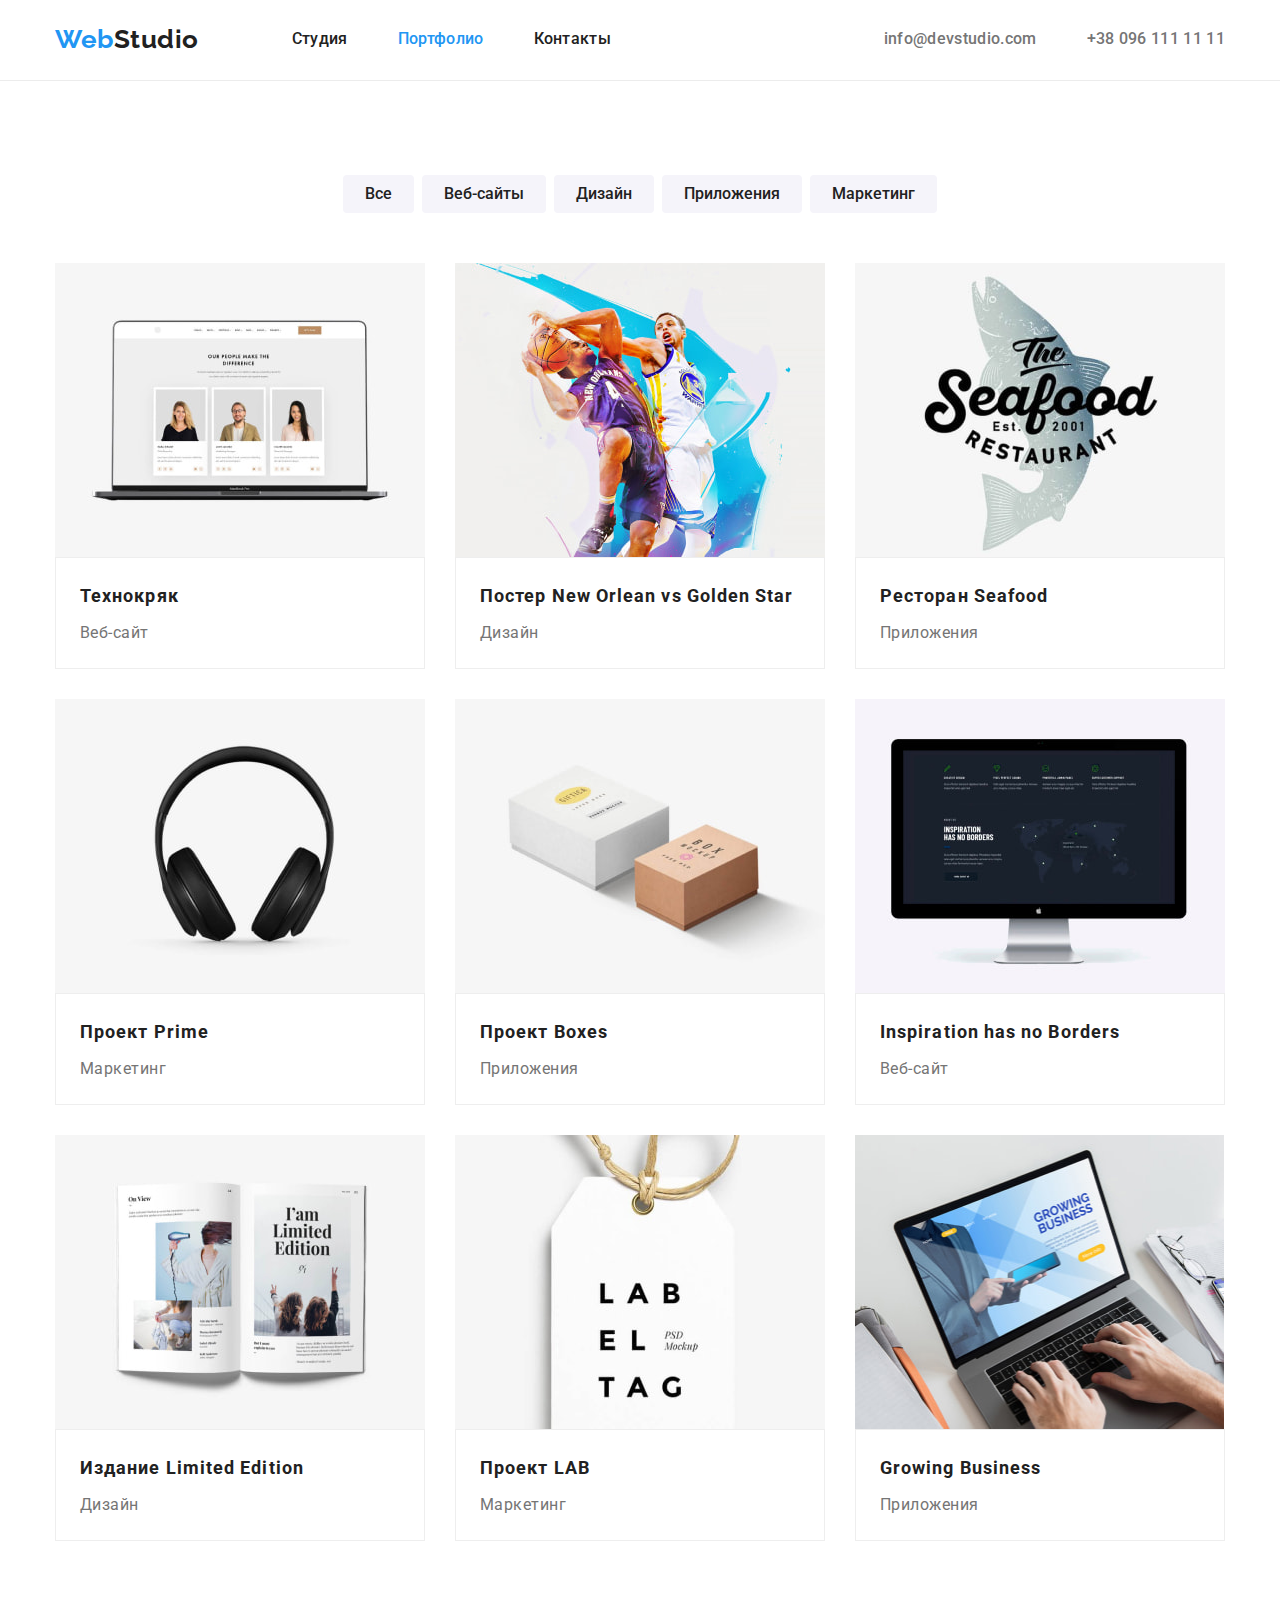
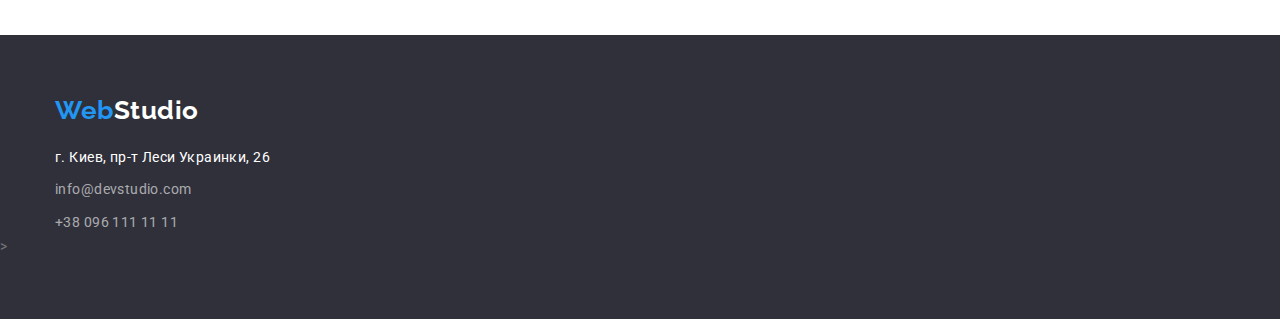
==== portfolio.html @ fd8da842 "перенос елементов с дз3" ====
<!DOCTYPE html>
<html lang="ru">
<head>
    <meta charset="UTF-8">
    <meta http-equiv="X-UA-Compatible" content="IE=edge">
    <meta name="viewport" content="width=device-width, initial-scale=1.0">
    <link rel="preconnect" href="https://fonts.googleapis.com">
    <link rel="preconnect" href="https://fonts.gstatic.com" crossorigin>
    <link
        href="https://fonts.googleapis.com/css2?family=Oleo+Script&family=Raleway:wght@700&family=Roboto:wght@400;500;700;900&display=swap"
        rel="stylesheet">
    <link rel="stylesheet" href="./css/modern-normalize.css">
    <link rel="stylesheet" href="./css/style.css" />
    <title>WebStudio</title>
</head>
<body>
<header class="head">
    <!--Шапка сайту-->
    <div class="container navigation">
        <a href="./index.html" class="head-logo link ">Web<span class="span-logo">Studio</span></a>
        <nav>
            <ul class="head-nav">
                <!--Навігація сайту-->
                <li class="head-nav-list"><a href="./index.html" class="head-nav-link link "> Студия </a>
                </li>
                <li class="head-nav-list"><a href="./portfolio.html" class="head-nav-link link active-page">Портфолио</a></li>
                <li class="head-nav-list"><a href="" class="head-nav-link link">Контакты</a></li>
            </ul>
        </nav>
        <ul class="head-adress">
            <!--Наші контакти-->
            <li class="head-nav-list"><a href="mailto:info@devstudio.com"
                    class="head-nav-contact link">info@devstudio.com</a></li>
            <li class="head-nav-list"><a href="tel:+380961111111" class="head-nav-contact link">+38 096 111 11 11</a>
            </li>
        </ul>
    </div>
</header>

    <main><!--Тіло сайту-->
        <section class=" section"> <!--Фільтр-->
            <div class="container">
            <h1 class="visually-hidden">
                Портфолио
            </h1>
            <ul class="filtr">
                <li class="filtr-list"><button type="button" class="filtr-button">Все</button></li>
                <li class="filtr-list"><button type="button" class="filtr-button">Веб-сайты</button></li>
                <li class="filtr-list"><button type="button" class="filtr-button">Дизайн</button></li>
                <li class="filtr-list"><button type="button" class="filtr-button">Приложения</button></li>
                <li class="filtr-list"><button type="button" class="filtr-button">Маркетинг</button></li>
            </ul>
            <ul class="project">
                <li class="project-card">
                    <a href="" class=" link">
                        <img src="images/web-site-1.jpg" alt="Пример Веб-сайта" width="370" height="294" class="project-img">
                    <div class="card-cont">
                        <h2 class="card-name">
                            Технокряк
                        </h2>
                        <p class="card-realm">
                            Веб-сайт
                        </p>
                    </div>
                        
                    </a>
                </li>

                <li class="project-card">
                    <a href="" class=" link">
                        <img src="images/design-1.jpg" alt="Пример дизайна" width="370" height="294" class="project-img">
                        <div class="card-cont">
                        <h2 class="card-name">
                            Постер New Orlean vs Golden Star
                        </h2>
                        <p class="card-realm">
                            Дизайн
                        </p>
                        </div>
                    </a>
                </li>

                <li class="project-card">
                    <a href="" class=" link">
                        <img src="images/app-1.jpg" alt="Пример разработанного приложения" width="370" height="294"
                            class="project-img">
                        <div class="card-cont">
                            <h2 class="card-name">
                            Ресторан Seafood
                        </h2>
                        <p class="card-realm">
                            Приложения
                        </p>
                        </div>
                    </a>
                </li>

                <li class="project-card">
                    <a href="" class=" link">
                        <img src="images/marketing-1.jpg" alt="Направление маркетинговых работ" width="370" height="294"
                            class="project-img">
                        <div class="card-cont">
                            <h2 class="card-name">
                            Проект Prime
                        </h2>
                        <p class="card-realm">
                            Маркетинг
                        </p>
                        </div>
                    </a>
                </li>

                <li class="project-card">
                    <a href="" class=" link">
                        <img src="images/app-2.jpg" alt="Пример разработанного приложения" width="370" height="294"
                            class="project-img">
                        <div class="card-cont">
                            <h2 class="card-name">
                            Проект Boxes
                        </h2>
                        <p class="card-realm">
                            Приложения
                        </p>
                        </div>
                    </a>
                </li>

                <li class="project-card">
                    <a href="" class=" link">
                        <img src="images/web-site-2.jpg" alt="Пример Веб-сайта" width="370" height="294" class="project-img">
                        <div class="card-cont">
                        <h2 class="card-name">
                            Inspiration has no Borders
                        </h2>
                        <p class="card-realm">
                            Веб-сайт
                        </p>
                        </div>
                    </a>
                </li>

                <li class="project-card">
                    <a href="" class=" link">
                        <img src="images/design-2.jpg" alt="Пример дизайна" width="370" height="294" class="project-img">
                        <div class="card-cont">
                        <h2 class="card-name">
                            Издание Limited Edition
                        </h2>
                        <p class="card-realm">
                            Дизайн
                        </p>
                        </div>
                    </a>
                </li>

                <li class="project-card">
                    <a href="" class=" link">
                        <img src="images/marketing-2.jpg" alt="Направление маркетинговых работ" width="370" height="294"
                            class="project-img">
                        <div class="card-cont">
                            <h2 class="card-name">
                            Проект LAB
                        </h2>
                        <p class="card-realm">
                            Маркетинг
                        </p>
                        </div>
                    </a>
                </li>

                <li class="project-card">
                    <a href="" class=" link">
                        <img src="images/app-3.jpg" alt="Пример разработанного приложения" width="369" height="294"
                            class="project-img">
                        <div class="card-cont">
                            <h2 class="card-name">
                            Growing Business
                        </h2>
                        <p class="card-realm">
                            Приложения
                        </p>
                        </div>
                    </a>
                </li>
            </ul>
            </div>
        </section>
  
    </main>

<footer class="footer">
    <!--Подвал сайта, наши контакты-->
    <div class="container">
        <a href="" class="footer-logo link ">Web<span class="span-logo-footer">Studio</span></a>
        <address class="adress">
    
            <ul class="">
                <li class="footer-list"><a href="https://goo.gl/maps/BZQKdsraXfpykEwU6" class="link-footer link link-adress"
                        target="_blank">г. Киев, пр-т Леси Украинки, 26</a></li>
                <li class="footer-list"><a href="mailto:info@devstudio.com" class="link-footer link">info@devstudio.com</a>
                </li>
                <li class="footer-list"><a href="tel:+380961111111" class="link-footer link">+38 096 111 11 11</a></li>
            </ul>
        </address>
    </div>>
</footer>

</body>
</html>
---- css/style.css ----
/* главный цвет фона #FFFFFF */
/* вспомогательный цвет фона #2F303A */
/* головный цвет текста #757575 */
/* вспомогательный цвет текста #212121 */
/* цвет кнопок главный #F5F4FA */
/* цвет кнопок вспомогательны #2196F3 */
/*цвет лого #000000 */
/*рамка*/

:root {
  --first-fon-color: #ffffff;
  --secondary-fon-color: #2f303a;
  --first-color-text: #757575;
  --secondary-color-text: #212121;
  --first-button-color: #f5f4fa;
  --secondary-button-color: #2196f3;
  --logo-color: #000000;
  --border-color: #eeeeee;
}

body {
  background-color: var(--first-fon-color);
  color: var(--first-color-text);
  font-size: 14px;
  font-family: Roboto, Arial, Helvetica, sans-serif;
  line-height: 1.71;
  letter-spacing: 0.03em;
}

p,
h1,
h2,
h3,
h4,
h5,
h6 {
  margin: 0;
}

ul {
  list-style: none;
  margin: 0;
  padding: 0;
}

img {
  display: block;
}

.link {
  text-decoration: none;
  font-size: 14px;
  font-weight: 500;
  line-height: 1.15;
  letter-spacing: 0.02em;
  color: var(--secondary-color-text);
}

.container {
  width: 1200px;
  padding-left: 15px;
  padding-right: 15px;
  margin: 0 auto;
}
.section {
  padding-top: 94px;
  padding-bottom: 94px;
}
.head {
  background-color: var(--first-fon-color);
  border-bottom: 1px solid #ececec;
}
.head-logo {
  display: block;
  margin-right: 93px;

  color: var(--secondary-button-color);
  font-family: Raleway, Arial, Helvetica, sans-serif;
  font-size: 26px;
  font-weight: 700;
  line-height: 1.19;
}

.navigation {
  display: flex;
  align-items: center;
  padding-top: 24px;
  padding-bottom: 25px;
}

.span-logo {
  color: var(--secondary-color-text);
}

.head-nav {
  display: flex;
}
.head-nav-link {
  font-size: 16px;
  font-weight: 500;
  line-height: 1.14;
  letter-spacing: 0.02em;
  color: var(--secondary-color-text);
}

.head-nav-list {
  margin-right: 50px;
}

.head-nav-list:last-child {
  margin-right: 0px;
}

.active-page {
  color: var(--secondary-button-color);
}

.head-adress {
  display: flex;
  margin-left: auto;
}

.head-nav-contact {
  font-size: 16px;
  font-weight: 500;
  line-height: 1.14;
  letter-spacing: 0.02em;
  color: var(--first-color-text);
}

.head-nav-link:hover,
.head-nav-link:focus,
.head-nav-link:active {
  color: var(--secondary-button-color);
}
.head-nav-contact:hover,
.head-nav-contact:focus,
.head-nav-contact:active {
  color: var(--secondary-button-color);
}

/*оформлення тіла*/
/*оформлення постера*/
.main-poster {
  padding-top: 200px;
  padding-bottom: 200px;
  background-color: var(--secondary-fon-color);
  text-align: center;
}

.heading-text {
  margin-bottom: 30px;

  color: var(--first-fon-color);
  text-transform: uppercase;
  font-size: 44px;
  font-weight: 900;

  letter-spacing: 0.06em;
  line-height: 1.36;
}

.button-secondary {
  cursor: pointer;
  background-color: var(--secondary-button-color);
  color: var(--first-fon-color);
  height: 50px;
  width: 200px;
  border: none;
  border-radius: 4px;
  font-size: 16px;
  letter-spacing: 0.06em;
  line-height: 1.9;
  font-weight: 700;
  box-shadow: 0px 4px 4px rgba(0, 0, 0, 0.15);
  border-radius: 4px;
}
.button-secondary:hover,
.button-secondary:focus {
  background-color: #188ce8;
}

/*оформление блока наши возможности*/

.visually-hidden {
  position: absolute;
  white-space: nowrap;
  width: 1px;
  height: 1px;
  overflow: hidden;
  border: 0;
  padding: 0;
  clip: rect(0 0 0 0);
  clip-path: inset(50%);
  margin: -1px;
}
.our-work {
  display: flex;
  flex-basis: calc((100% - 90px) / 4);
}
.our-work-list {
  margin-right: 30px;
}
.our-work-list:last-child {
  margin-right: 0;
}

.our-aim {
  margin-bottom: 10px;

  font-weight: 700;
  line-height: 1.14;
  text-transform: uppercase;
  color: var(--secondary-color-text);
  font-size: 14px;
}
/*чем мы занимаемся*/

.topic {
  margin-bottom: 50px;

  color: var(--secondary-color-text);
  font-weight: 700;
  font-size: 36px;
  text-align: center;
  line-height: 1.17;
}
.topic-work {
  display: flex;
}
.topic-list {
  margin-right: 30px;
  flex-basis: calc((100% - 60px) / 3);
}
.topic-list:last-child {
  margin-right: 0;
}

/*сектор наша команда*/
.main-work {
  padding-top: 0;
}
.main-team {
  background-color: var(--first-button-color);
}
.my-work {
  font-size: 16px;
  line-height: 1.19;
}

.list-team {
  display: flex;

  text-align: center;
}

.team-cards {
  margin-right: 30px;
  flex-basis: calc((100%-90px) / 4);

  background-color: var(--first-fon-color);
  box-shadow: 0px 1px 3px rgba(0, 0, 0, 0.12), 0px 1px 1px rgba(0, 0, 0, 0.14),
    0px 2px 1px rgba(0, 0, 0, 0.2);
  border-radius: 0px 0px 4px 4px;
}

.team-cards:last-child {
  margin-right: 0;
}

.my-name {
  margin-bottom: 10px;
  font-size: 16px;
  font-weight: 500;
  color: var(--secondary-color-text);
}

.team-block {
  padding-top: 30px;
  padding-bottom: 30px;
}

/*сектор footer*/

.span-logo-footer {
  color: var(--first-fon-color);
}
.footer {
  padding-top: 60px;
  padding-bottom: 60px;
  background-color: var(--secondary-fon-color);
}
.footer-logo {
  display: block;

  margin-bottom: 20px;

  color: var(--secondary-button-color);
  font-family: Raleway, Arial, Helvetica, sans-serif;
  font-size: 26px;
  font-weight: 700;
  line-height: 1.19;
}
.adress {
  font-style: normal;
}
.footer-list {
  margin-bottom: 9px;
}
.footer-list:last-child {
  margin-bottom: 0;
}
.link-footer {
  color: rgba(255, 255, 255, 0.6);
  font-weight: 400;
  line-height: 1.71;
  letter-spacing: 0.03em;
}

.link-adress {
  color: var(--first-fon-color);
}

/*Portfolio*/

.filtr {
  display: flex;
  justify-content: center;
  margin-bottom: 50px;
}

.filtr-button {
  padding: 6px 22px;
  border: transparent;
  border-radius: 4px;
  border-color: var(--first-button-color);

  font-weight: 500;
  font-size: 16px;
  line-height: 1.62;
  color: var(--secondary-color-text);
  background-color: var(--first-button-color);

  cursor: pointer;
}
.filtr-list {
  margin-right: 8px;
}

.filtr-list:last-child {
  margin: 0;
}

.filtr-button:hover,
.filtr-button:focus {
  color: var(--first-fon-color);
  background-color: var(--secondary-button-color);
  background-color: var(--secondary-button-color);
  box-shadow: 0px 3px 1px rgba(0, 0, 0, 0.1), 0px 1px 2px rgba(0, 0, 0, 0.08),
    0px 2px 2px rgba(0, 0, 0, 0.12);
}

.filtr-button:active {
  color: var(--first-fon-color);
  background-color: var(--secondary-button-color);
  background-color: var(--secondary-button-color);
  box-shadow: 0px 3px 1px rgba(0, 0, 0, 0.1), 0px 1px 2px rgba(0, 0, 0, 0.08),
    0px 2px 2px rgba(0, 0, 0, 0.12);
}

.project {
  display: flex;
  flex-wrap: wrap;
}

.project-card {
  flex-basis: calc((100% - 60px) / 3);
  background-color: var(--first-fon-color);

  margin-right: 30px;
  margin-bottom: 30px;
}

.project-card:nth-child(3n) {
  margin-right: 0;
}

.project-card:nth-last-child(-n + 3) {
  margin-bottom: 0;
}

.card-realm {
  font-weight: 400;
  font-size: 16px;
  line-height: 1.87;
  letter-spacing: 0.03em;
  color: var(--first-color-text);
}

.project-img {
  margin: 0 auto;
  max-width: 100%;
}
.card-cont {
  padding-top: 20px;
  padding-left: 24px;
  padding-bottom: 20px;
  padding-right: 24px;
  border: 1px solid var(--border-color);
}
.card-name {
  color: var(--secondary-color-text);
  font-size: 18px;
  font-weight: 700;
  line-height: 2;
  letter-spacing: 0.06em;
  margin-bottom: 4px;
}
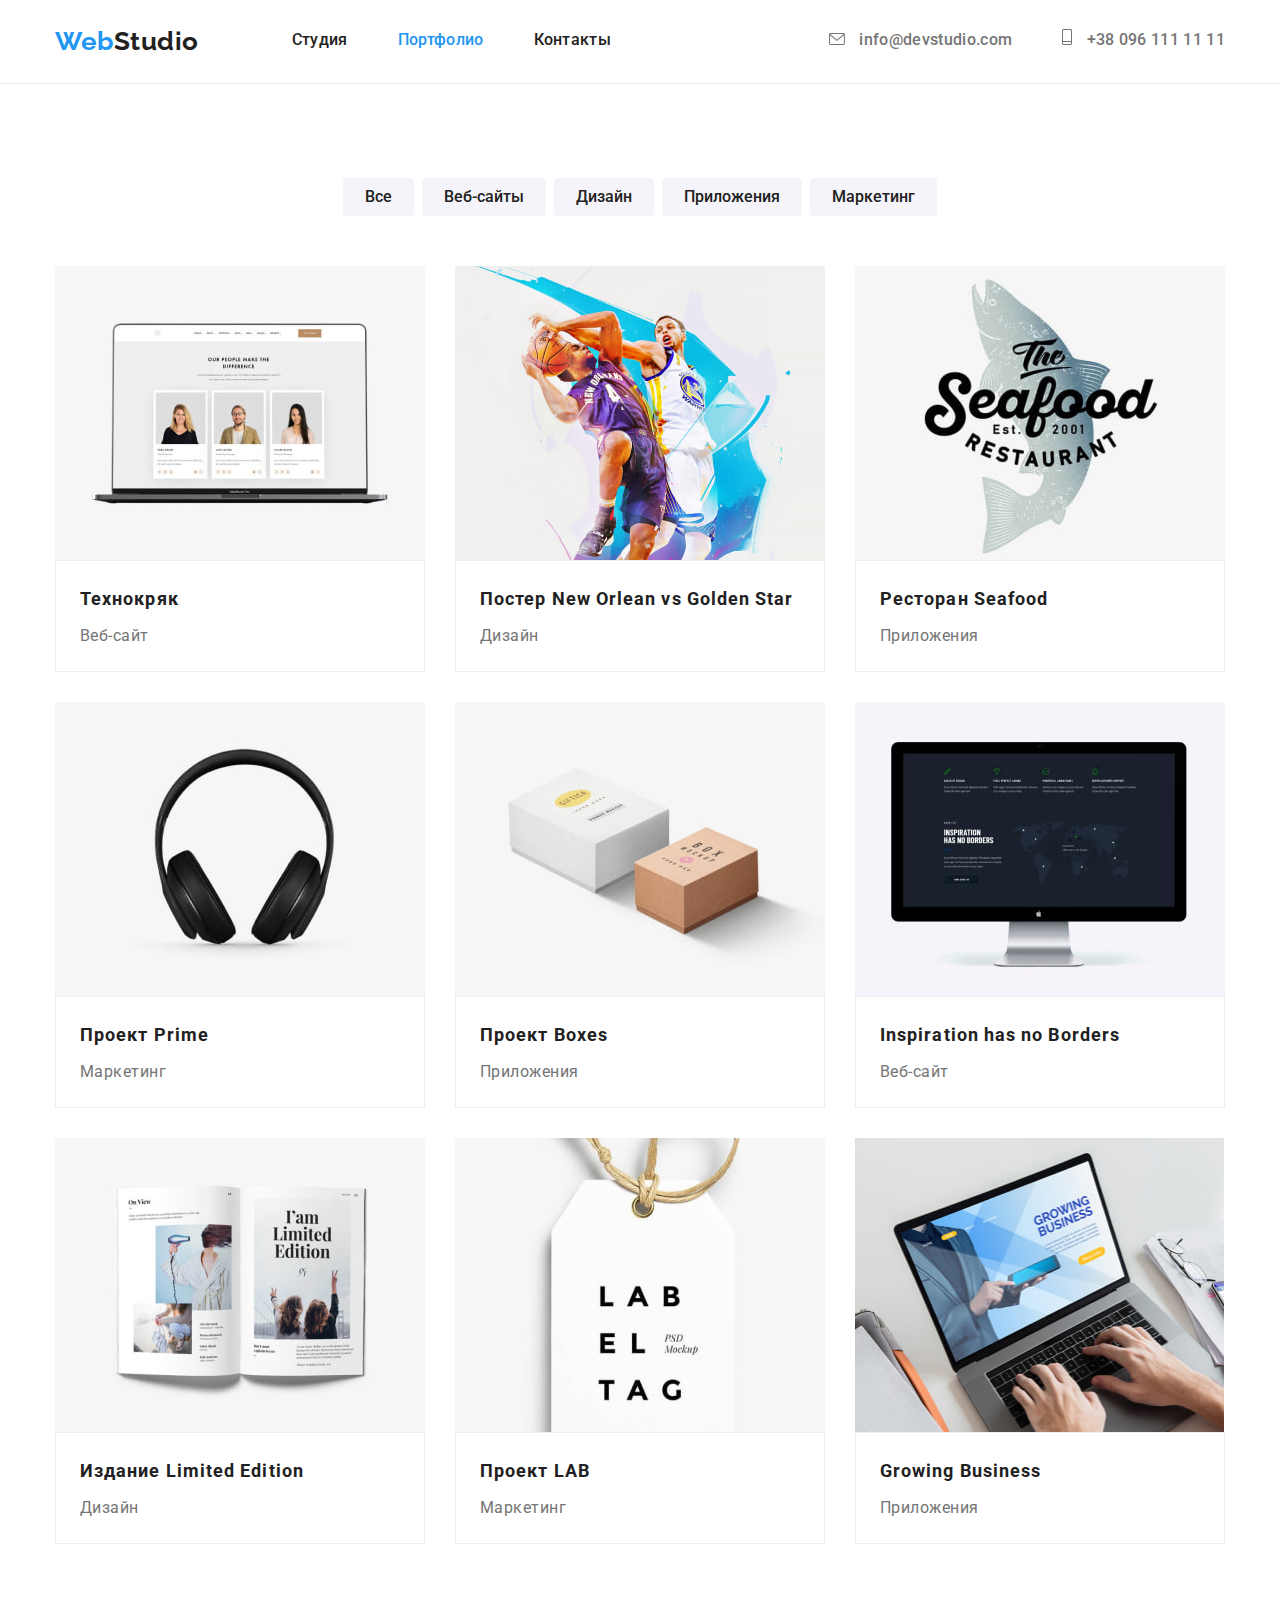
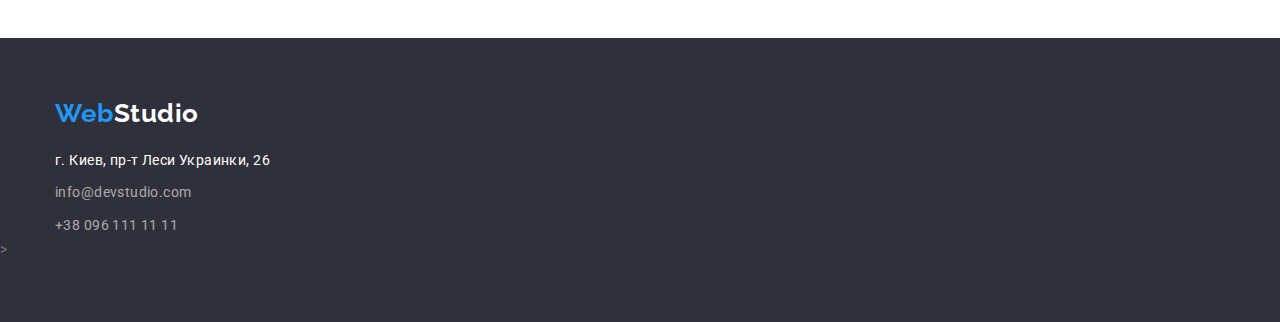
==== commit 989ccb67: "добавленЬІ иконки в секцию Наши преимущества" ====
--- a/portfolio.html
+++ b/portfolio.html
@@ -17,24 +17,38 @@
 <header class="head">
     <!--Шапка сайту-->
     <div class="container navigation">
-        <a href="./index.html" class="head-logo link ">Web<span class="span-logo">Studio</span></a>
-        <nav>
-            <ul class="head-nav">
-                <!--Навігація сайту-->
-                <li class="head-nav-list"><a href="./index.html" class="head-nav-link link "> Студия </a>
-                </li>
-                <li class="head-nav-list"><a href="./portfolio.html" class="head-nav-link link active-page">Портфолио</a></li>
-                <li class="head-nav-list"><a href="" class="head-nav-link link">Контакты</a></li>
-            </ul>
-        </nav>
-        <ul class="head-adress">
-            <!--Наші контакти-->
-            <li class="head-nav-list"><a href="mailto:info@devstudio.com"
-                    class="head-nav-contact link">info@devstudio.com</a></li>
-            <li class="head-nav-list"><a href="tel:+380961111111" class="head-nav-contact link">+38 096 111 11 11</a>
+        <a href="" class="head-logo link "> Web<span class="span-logo">Studio</span></a>
+        <nav >
+        <ul class="head-nav"><!--Навігація сайту-->
+            <li class="head-nav-list"><a href="./index.html" class="head-nav-link link "> Студия </a></li>
+            <li class="head-nav-list"><a href="./portfolio.html" class="head-nav-link link active-page">Портфолио</a></li>
+            <li class="head-nav-list"><a href="" class="head-nav-link link">Контакты</a></li>
+        </ul>
+
+    </nav>
+         
+        <ul class="head-adress"><!--Наші контакти-->
+             <li class="head-nav-list">
+                
+        <a href="mailto:info@devstudio.com" class="head-nav-contact  link">
+            <svg class="link-email" width="16" height="12">
+            <use href="images/icons.svg#icon-envelope">
+            </use>
+            </svg>
+        info@devstudio.com</a>
+             </li>
+            <li class="head-nav-list">
+                <a href="tel:+380961111111" class="head-nav-contact link">
+                   
+                <svg class="link-phon" width="10" height="16">
+                    <use href="images/icons.svg#icon-smartphone">
+                    </use>
+                </svg>
+                +38 096 111 11 11
+                </a>
             </li>
         </ul>
-    </div>
+        </div>
 </header>
 
     <main><!--Тіло сайту-->
--- a/css/style.css
+++ b/css/style.css
@@ -104,6 +104,9 @@
 }
 
 .head-nav-list {
+  padding-top: 5px;
+  padding-bottom: 5px;
+  display: block;
   margin-right: 50px;
 }
 
@@ -113,6 +116,17 @@
 
 .active-page {
   color: var(--secondary-button-color);
+}
+.link-email {
+  align-items: center;
+  fill: currentColor;
+  margin-right: 10px;
+}
+
+.link-phon {
+  align-items: center;
+  fill: currentColor;
+  margin-right: 10px;
 }
 
 .head-adress {
@@ -144,8 +158,23 @@
 .main-poster {
   padding-top: 200px;
   padding-bottom: 200px;
-  background-color: var(--secondary-fon-color);
   text-align: center;
+  margin: 0 auto;
+  height: 600px;
+  max-width: 1600px;
+
+  background-image: linear-gradient(
+      to right,
+      rgba(47, 48, 58, 0.4),
+      rgba(47, 48, 58, 0.4)
+    ),
+    url(../images/hero.jpg);
+  background-position: center;
+  /* background-size: cover; */
+  background-repeat: no-repeat;
+}
+
+.main-hero {
 }
 
 .heading-text {
@@ -201,6 +230,23 @@
 .our-work-list {
   margin-right: 30px;
 }
+.decor-icon {
+  display: flex;
+  height: 120px;
+  margin-bottom: 30px;
+  background-color: var(--first-button-color);
+  align-items: center;
+  justify-content: center;
+}
+.link-antena {
+  /* width: 270px; */
+
+  /* height: 120px; */
+  background-color: var(--first-button-color);
+  background-position: center;
+  background-repeat: no-repeat;
+  background-size: co;
+}
 .our-work-list:last-child {
   margin-right: 0;
 }
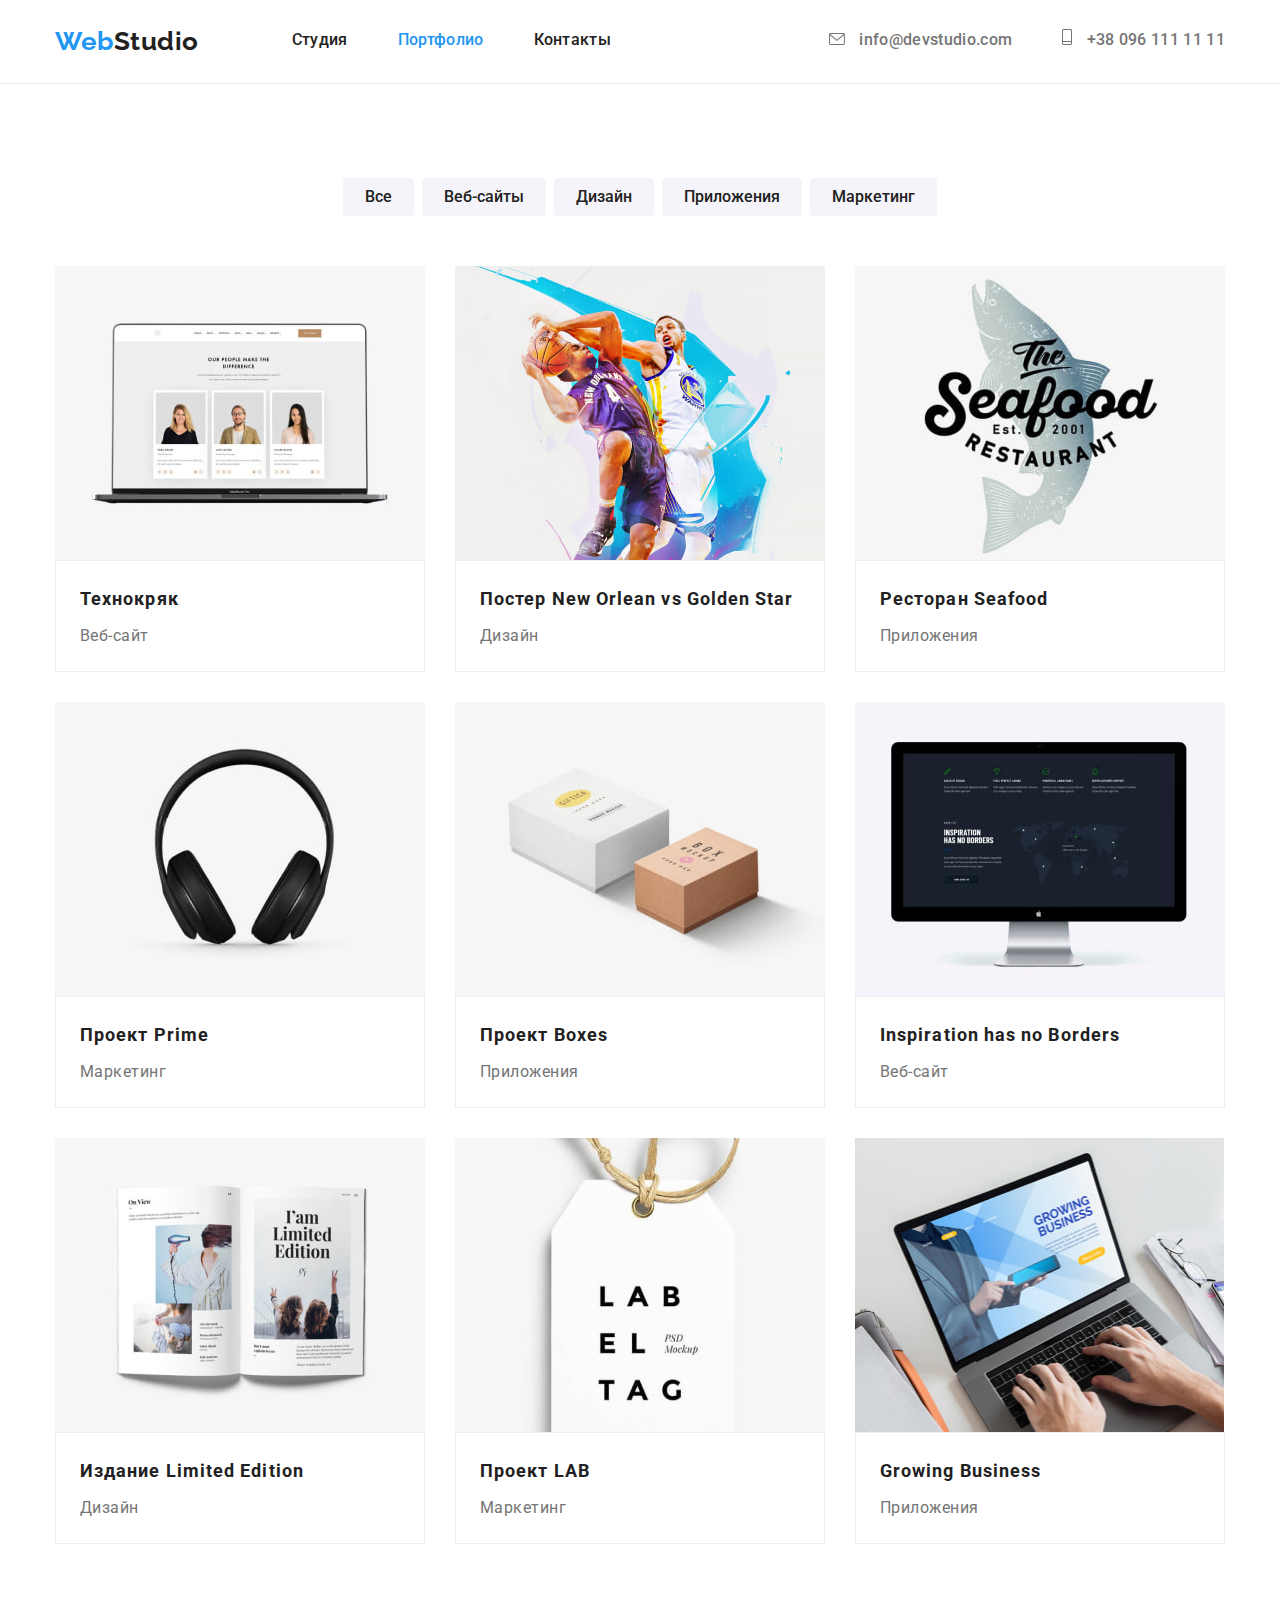
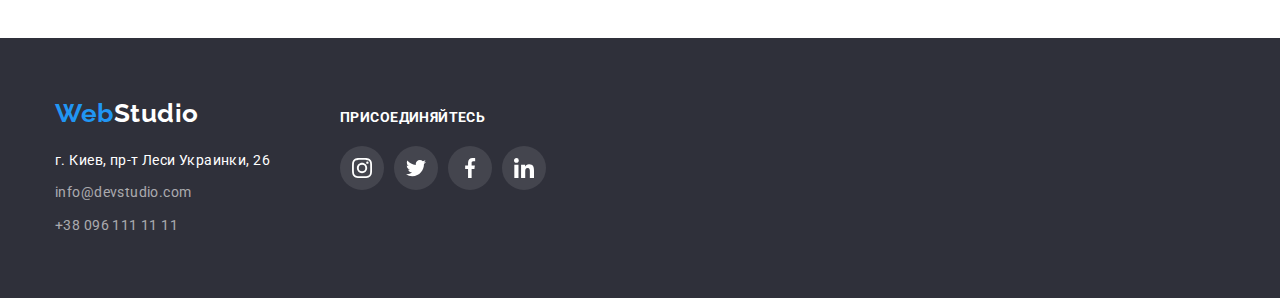
==== commit feb9bea8: "Оформлення соцсетей у футорі" ====
--- a/portfolio.html
+++ b/portfolio.html
@@ -204,19 +204,48 @@
 
 <footer class="footer">
     <!--Подвал сайта, наши контакты-->
-    <div class="container">
-        <a href="" class="footer-logo link ">Web<span class="span-logo-footer">Studio</span></a>
-        <address class="adress">
-    
-            <ul class="">
-                <li class="footer-list"><a href="https://goo.gl/maps/BZQKdsraXfpykEwU6" class="link-footer link link-adress"
-                        target="_blank">г. Киев, пр-т Леси Украинки, 26</a></li>
-                <li class="footer-list"><a href="mailto:info@devstudio.com" class="link-footer link">info@devstudio.com</a>
-                </li>
-                <li class="footer-list"><a href="tel:+380961111111" class="link-footer link">+38 096 111 11 11</a></li>
+    <div class="container footer-block">
+        <div class="footer-adres">
+            <a href="" class="footer-logo link ">Web<span class="span-logo-footer">Studio</span></a>
+            <address class="adress">
+
+                <ul class="">
+                    <li class="footer-list"><a href="https://goo.gl/maps/BZQKdsraXfpykEwU6"
+                            class="link-footer link link-adress" target="_blank">г. Киев, пр-т Леси Украинки, 26</a>
+                    </li>
+                    <li class="footer-list"><a href="mailto:info@devstudio.com"
+                            class="link-footer link">info@devstudio.com</a></li>
+                    <li class="footer-list"><a href="tel:+380961111111" class="link-footer link">+38 096 111 11 11</a>
+                    </li>
+                </ul>
+            </address>
+        </div>
+        <div class="footer-social">
+            <h2 class="social-link">присоединяйтесь</h2>
+            <ul class="social-icons">
+                <li class="team-social-list">
+                    <a href="#" class="link-icon"><svg class="team-social-icon footer-icon" width="20" height="20">
+                            <use href=" images/icons.svg#icon-instagram"></use>
+                        </svg></a>
+                </li>
+                <li class="team-social-list">
+                    <a href="#" class="link-icon"><svg class="team-social-icon footer-icon" width="20" height="20">
+                            <use href=" images/icons.svg#icon-twitter"></use>
+                        </svg></a>
+                </li>
+                <li class="team-social-list">
+                    <a href="#" class="link-icon"><svg class="team-social-icon footer-icon" width="20" height="20">
+                            <use href=" images/icons.svg#icon-facebook"></use>
+                        </svg></a>
+                </li>
+                <li class="team-social-list">
+                    <a href="#" class="link-icon"><svg class="team-social-icon footer-icon" width="20" height="20">
+                            <use href=" images/icons.svg#icon-linkedin"></use>
+                        </svg></a>
+                </li>
             </ul>
-        </address>
-    </div>>
+        </div>
+    </div>
 </footer>
 
 </body>
--- a/css/style.css
+++ b/css/style.css
@@ -5,6 +5,7 @@
 /* цвет кнопок главный #F5F4FA */
 /* цвет кнопок вспомогательны #2196F3 */
 /*цвет лого #000000 */
+/* цвет соцсетей #AFB1B8 */
 /*рамка*/
 
 :root {
@@ -16,6 +17,7 @@
   --secondary-button-color: #2196f3;
   --logo-color: #000000;
   --border-color: #eeeeee;
+  --socset-fill-color: #afb1b8;
 }
 
 body {
@@ -94,6 +96,7 @@
 
 .head-nav {
   display: flex;
+  color: var(--first-color-text);
 }
 .head-nav-link {
   font-size: 16px;
@@ -237,16 +240,9 @@
   background-color: var(--first-button-color);
   align-items: center;
   justify-content: center;
-}
-.link-antena {
-  /* width: 270px; */
-
-  /* height: 120px; */
-  background-color: var(--first-button-color);
-  background-position: center;
-  background-repeat: no-repeat;
-  background-size: co;
-}
+  border-radius: 4px;
+}
+
 .our-work-list:last-child {
   margin-right: 0;
 }
@@ -323,9 +319,85 @@
 
 .team-block {
   padding-top: 30px;
+  padding-bottom: 16px;
+}
+
+.team-social {
   padding-bottom: 30px;
 }
 
+.social-icons {
+  display: flex;
+  justify-content: center;
+  /* fill: var(--socset-fill-color); */
+}
+
+.team-social-list {
+  display: flex;
+  justify-content: center;
+  align-items: center;
+  width: 44px;
+  height: 44px;
+  border-radius: 50%;
+  cursor: pointer;
+  fill: var(--socset-fill-color);
+}
+
+.team-social-list:not(:first-child) {
+  margin-left: 10px;
+}
+
+.team-social-list:hover,
+.team-social-list:focus {
+  background-color: var(--secondary-button-color);
+  fill: var(--first-fon-color);
+}
+
+.link-icon {
+  width: 20px;
+  height: 20px;
+}
+/* сектор наши клиенты */
+.our-partner {
+  margin-bottom: 50px;
+}
+
+.partner-list {
+  display: flex;
+}
+.partner-list-icon {
+  flex-basis: calc((100%-150px) / 6);
+  padding-bottom: 16px;
+  padding-top: 16px;
+  padding-left: 30px;
+  padding-right: 30px;
+  margin-right: 30px;
+
+  fill: var(--socset-fill-color);
+  cursor: pointer;
+  border: 1px solid #afb1b8;
+  border-radius: 4px;
+}
+
+.partner-list-icon:last-child {
+  margin-right: 0;
+}
+
+.partner-list-icon:hover,
+.partner-list-icon:focus {
+  fill: var(--secondary-button-color);
+  border-color: var(--secondary-button-color);
+}
+.partner-links {
+  display: flex;
+  height: 60px;
+}
+
+.partner-icon {
+  background-position: center;
+  background-repeat: no-repeat;
+  /* background-size: cover; */
+}
 /*сектор footer*/
 
 .span-logo-footer {
@@ -365,6 +437,35 @@
 
 .link-adress {
   color: var(--first-fon-color);
+}
+
+.footer-block {
+  display: flex;
+  align-items: baseline;
+  /* align-items: center; */
+}
+
+.footer-adres {
+  margin-right: 70px;
+}
+
+.social-link {
+  margin-bottom: 20px;
+
+  font-weight: 700;
+  font-size: 14px;
+  line-height: 1.14;
+  letter-spacing: 0.03em;
+  text-transform: uppercase;
+
+  color: #ffffff;
+}
+
+.footer-icon {
+  fill: var(--first-fon-color);
+}
+.team-social-list {
+  background-color: rgba(255, 255, 255, 0.1);
 }
 
 /*Portfolio*/
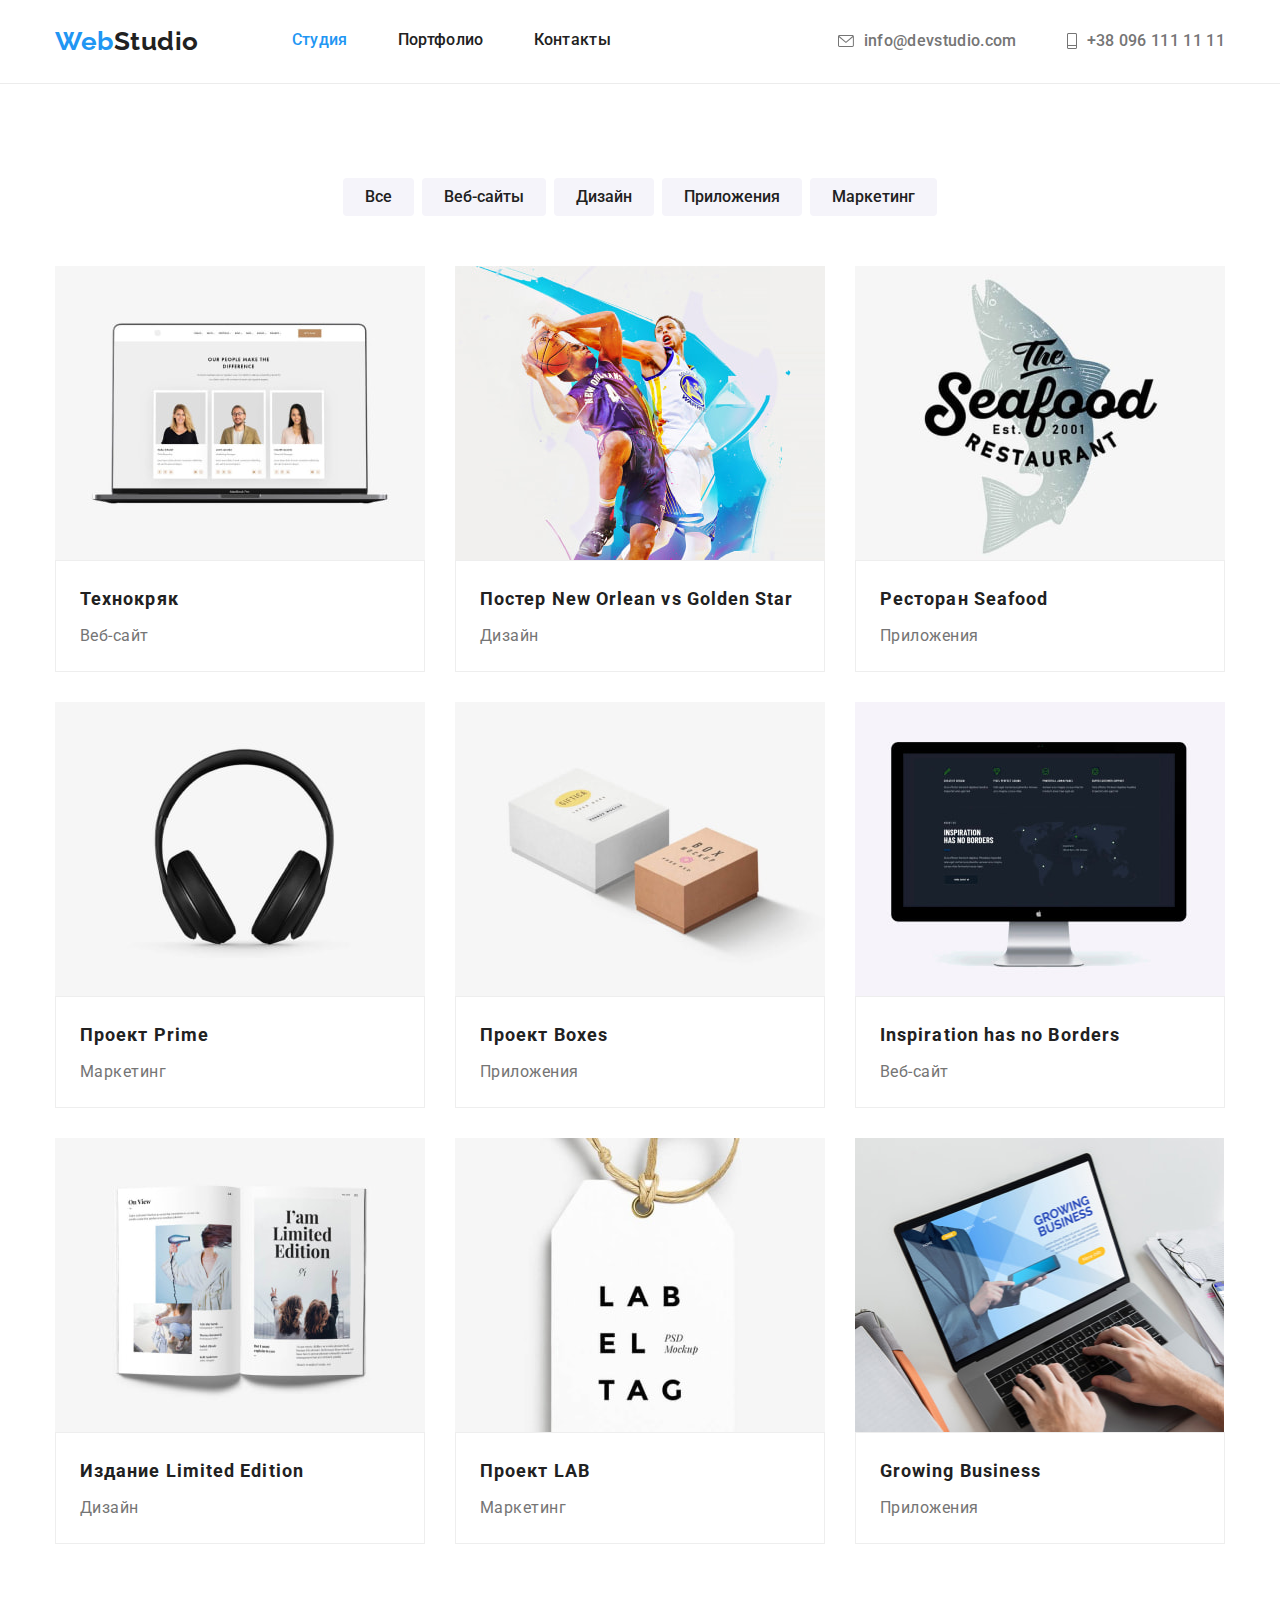
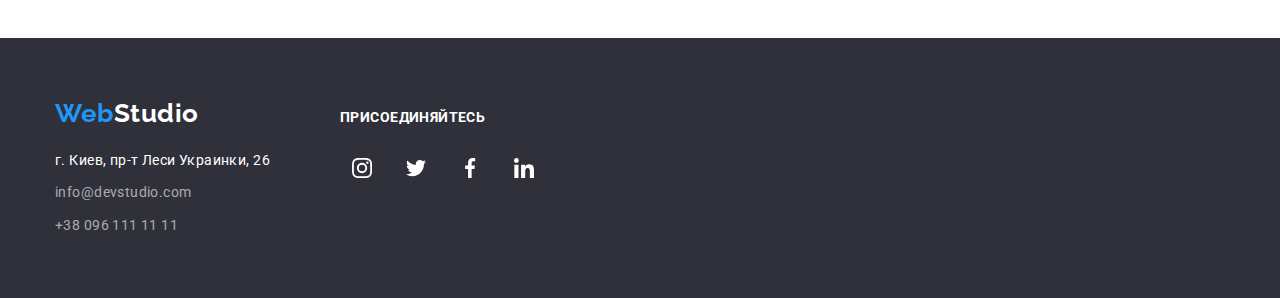
==== commit 6b1f4edf: "Виправлення помилок" ====
--- a/portfolio.html
+++ b/portfolio.html
@@ -18,37 +18,40 @@
     <!--Шапка сайту-->
     <div class="container navigation">
         <a href="" class="head-logo link "> Web<span class="span-logo">Studio</span></a>
-        <nav >
-        <ul class="head-nav"><!--Навігація сайту-->
-            <li class="head-nav-list"><a href="./index.html" class="head-nav-link link "> Студия </a></li>
-            <li class="head-nav-list"><a href="./portfolio.html" class="head-nav-link link active-page">Портфолио</a></li>
-            <li class="head-nav-list"><a href="" class="head-nav-link link">Контакты</a></li>
-        </ul>
-
-    </nav>
-         
-        <ul class="head-adress"><!--Наші контакти-->
-             <li class="head-nav-list">
-                
-        <a href="mailto:info@devstudio.com" class="head-nav-contact  link">
-            <svg class="link-email" width="16" height="12">
-            <use href="images/icons.svg#icon-envelope">
-            </use>
-            </svg>
-        info@devstudio.com</a>
-             </li>
+        <nav>
+            <ul class="head-nav">
+                <!--Навігація сайту-->
+                <li class="head-nav-list"><a href="./index.html" class="head-nav-link link active-page"> Студия </a>
+                </li>
+                <li class="head-nav-list"><a href="./portfolio.html" class="head-nav-link link">Портфолио</a></li>
+                <li class="head-nav-list"><a href="" class="head-nav-link link">Контакты</a></li>
+            </ul>
+
+        </nav>
+
+        <ul class="head-adress">
+            <!--Наші контакти-->
+            <li class="head-nav-list">
+
+                <a href="mailto:info@devstudio.com" class="head-nav-contact  link">
+                    <svg class="link-email" width="16" height="12">
+                        <use href="images/icons.svg#icon-envelope">
+                        </use>
+                    </svg>
+                    info@devstudio.com</a>
+            </li>
             <li class="head-nav-list">
                 <a href="tel:+380961111111" class="head-nav-contact link">
-                   
-                <svg class="link-phon" width="10" height="16">
-                    <use href="images/icons.svg#icon-smartphone">
-                    </use>
-                </svg>
-                +38 096 111 11 11
+
+                    <svg class="link-phon" width="10" height="16">
+                        <use href="images/icons.svg#icon-smartphone">
+                        </use>
+                    </svg>
+                    +38 096 111 11 11
                 </a>
             </li>
         </ul>
-        </div>
+    </div>
 </header>
 
     <main><!--Тіло сайту-->
@@ -66,7 +69,7 @@
             </ul>
             <ul class="project">
                 <li class="project-card">
-                    <a href="" class=" link">
+                    <a href="#" class="card-link link">
                         <img src="images/web-site-1.jpg" alt="Пример Веб-сайта" width="370" height="294" class="project-img">
                     <div class="card-cont">
                         <h2 class="card-name">
@@ -81,7 +84,7 @@
                 </li>
 
                 <li class="project-card">
-                    <a href="" class=" link">
+                    <a href="" class="card-link link">
                         <img src="images/design-1.jpg" alt="Пример дизайна" width="370" height="294" class="project-img">
                         <div class="card-cont">
                         <h2 class="card-name">
@@ -95,7 +98,7 @@
                 </li>
 
                 <li class="project-card">
-                    <a href="" class=" link">
+                    <a href="" class="card-link link">
                         <img src="images/app-1.jpg" alt="Пример разработанного приложения" width="370" height="294"
                             class="project-img">
                         <div class="card-cont">
@@ -110,7 +113,7 @@
                 </li>
 
                 <li class="project-card">
-                    <a href="" class=" link">
+                    <a href="" class="card-link link">
                         <img src="images/marketing-1.jpg" alt="Направление маркетинговых работ" width="370" height="294"
                             class="project-img">
                         <div class="card-cont">
@@ -125,7 +128,7 @@
                 </li>
 
                 <li class="project-card">
-                    <a href="" class=" link">
+                    <a href="" class="card-link link">
                         <img src="images/app-2.jpg" alt="Пример разработанного приложения" width="370" height="294"
                             class="project-img">
                         <div class="card-cont">
@@ -140,7 +143,7 @@
                 </li>
 
                 <li class="project-card">
-                    <a href="" class=" link">
+                    <a href="" class="card-link link">
                         <img src="images/web-site-2.jpg" alt="Пример Веб-сайта" width="370" height="294" class="project-img">
                         <div class="card-cont">
                         <h2 class="card-name">
@@ -154,7 +157,7 @@
                 </li>
 
                 <li class="project-card">
-                    <a href="" class=" link">
+                    <a href="" class="card-link link">
                         <img src="images/design-2.jpg" alt="Пример дизайна" width="370" height="294" class="project-img">
                         <div class="card-cont">
                         <h2 class="card-name">
@@ -168,7 +171,7 @@
                 </li>
 
                 <li class="project-card">
-                    <a href="" class=" link">
+                    <a href="" class="card-link link">
                         <img src="images/marketing-2.jpg" alt="Направление маркетинговых работ" width="370" height="294"
                             class="project-img">
                         <div class="card-cont">
@@ -183,7 +186,7 @@
                 </li>
 
                 <li class="project-card">
-                    <a href="" class=" link">
+                    <a href="" class="card-link link">
                         <img src="images/app-3.jpg" alt="Пример разработанного приложения" width="369" height="294"
                             class="project-img">
                         <div class="card-cont">
--- a/css/style.css
+++ b/css/style.css
@@ -138,6 +138,8 @@
 }
 
 .head-nav-contact {
+  display: flex;
+  align-items: center;
   font-size: 16px;
   font-weight: 500;
   line-height: 1.14;
@@ -163,7 +165,7 @@
   padding-bottom: 200px;
   text-align: center;
   margin: 0 auto;
-  height: 600px;
+
   max-width: 1600px;
 
   background-image: linear-gradient(
@@ -173,7 +175,7 @@
     ),
     url(../images/hero.jpg);
   background-position: center;
-  /* background-size: cover; */
+  background-size: cover;
   background-repeat: no-repeat;
 }
 
@@ -286,6 +288,7 @@
   background-color: var(--first-button-color);
 }
 .my-work {
+  margin-bottom: 16px;
   font-size: 16px;
   line-height: 1.19;
 }
@@ -319,10 +322,6 @@
 
 .team-block {
   padding-top: 30px;
-  padding-bottom: 16px;
-}
-
-.team-social {
   padding-bottom: 30px;
 }
 
@@ -333,30 +332,31 @@
 }
 
 .team-social-list {
-  display: flex;
-  justify-content: center;
-  align-items: center;
   width: 44px;
   height: 44px;
-  border-radius: 50%;
-  cursor: pointer;
-  fill: var(--socset-fill-color);
 }
 
 .team-social-list:not(:first-child) {
   margin-left: 10px;
 }
 
-.team-social-list:hover,
-.team-social-list:focus {
+.link-icon {
+  width: 100%;
+  height: 100%;
+  display: flex;
+  justify-content: center;
+  align-items: center;
+
+  border-radius: 50%;
+  fill: var(--socset-fill-color);
+}
+
+.link-icon:hover,
+.link-icon:focus {
   background-color: var(--secondary-button-color);
   fill: var(--first-fon-color);
 }
 
-.link-icon {
-  width: 20px;
-  height: 20px;
-}
 /* сектор наши клиенты */
 .our-partner {
   margin-bottom: 50px;
@@ -366,12 +366,21 @@
   display: flex;
 }
 .partner-list-icon {
-  flex-basis: calc((100%-150px) / 6);
-  padding-bottom: 16px;
-  padding-top: 16px;
-  padding-left: 30px;
-  padding-right: 30px;
   margin-right: 30px;
+  width: 170px;
+  height: 92px;
+}
+
+.partner-list-icon:last-child {
+  margin-right: 0;
+}
+
+.partner-links {
+  display: flex;
+  width: 100%;
+  height: 100%;
+  align-items: center;
+  justify-content: center;
 
   fill: var(--socset-fill-color);
   cursor: pointer;
@@ -379,18 +388,10 @@
   border-radius: 4px;
 }
 
-.partner-list-icon:last-child {
-  margin-right: 0;
-}
-
-.partner-list-icon:hover,
-.partner-list-icon:focus {
+.partner-links:hover,
+.partner-links:focus {
   fill: var(--secondary-button-color);
   border-color: var(--secondary-button-color);
-}
-.partner-links {
-  display: flex;
-  height: 60px;
 }
 
 .partner-icon {
@@ -464,8 +465,8 @@
 .footer-icon {
   fill: var(--first-fon-color);
 }
-.team-social-list {
-  background-color: rgba(255, 255, 255, 0.1);
+.team-social-list > .team-social-list {
+  fill: rgba(255, 255, 255, 0.1);
 }
 
 /*Portfolio*/
@@ -563,3 +564,13 @@
   letter-spacing: 0.06em;
   margin-bottom: 4px;
 }
+
+.project-card:hover,
+.project-card:focus {
+  filter: drop-shadow(0px 4px 4px rgba(0, 0, 0, 0.25));
+}
+
+.card-link:hover,
+.card-link:focus {
+  filter: drop-shadow(0px 4px 4px rgba(0, 0, 0, 0.25));
+}
